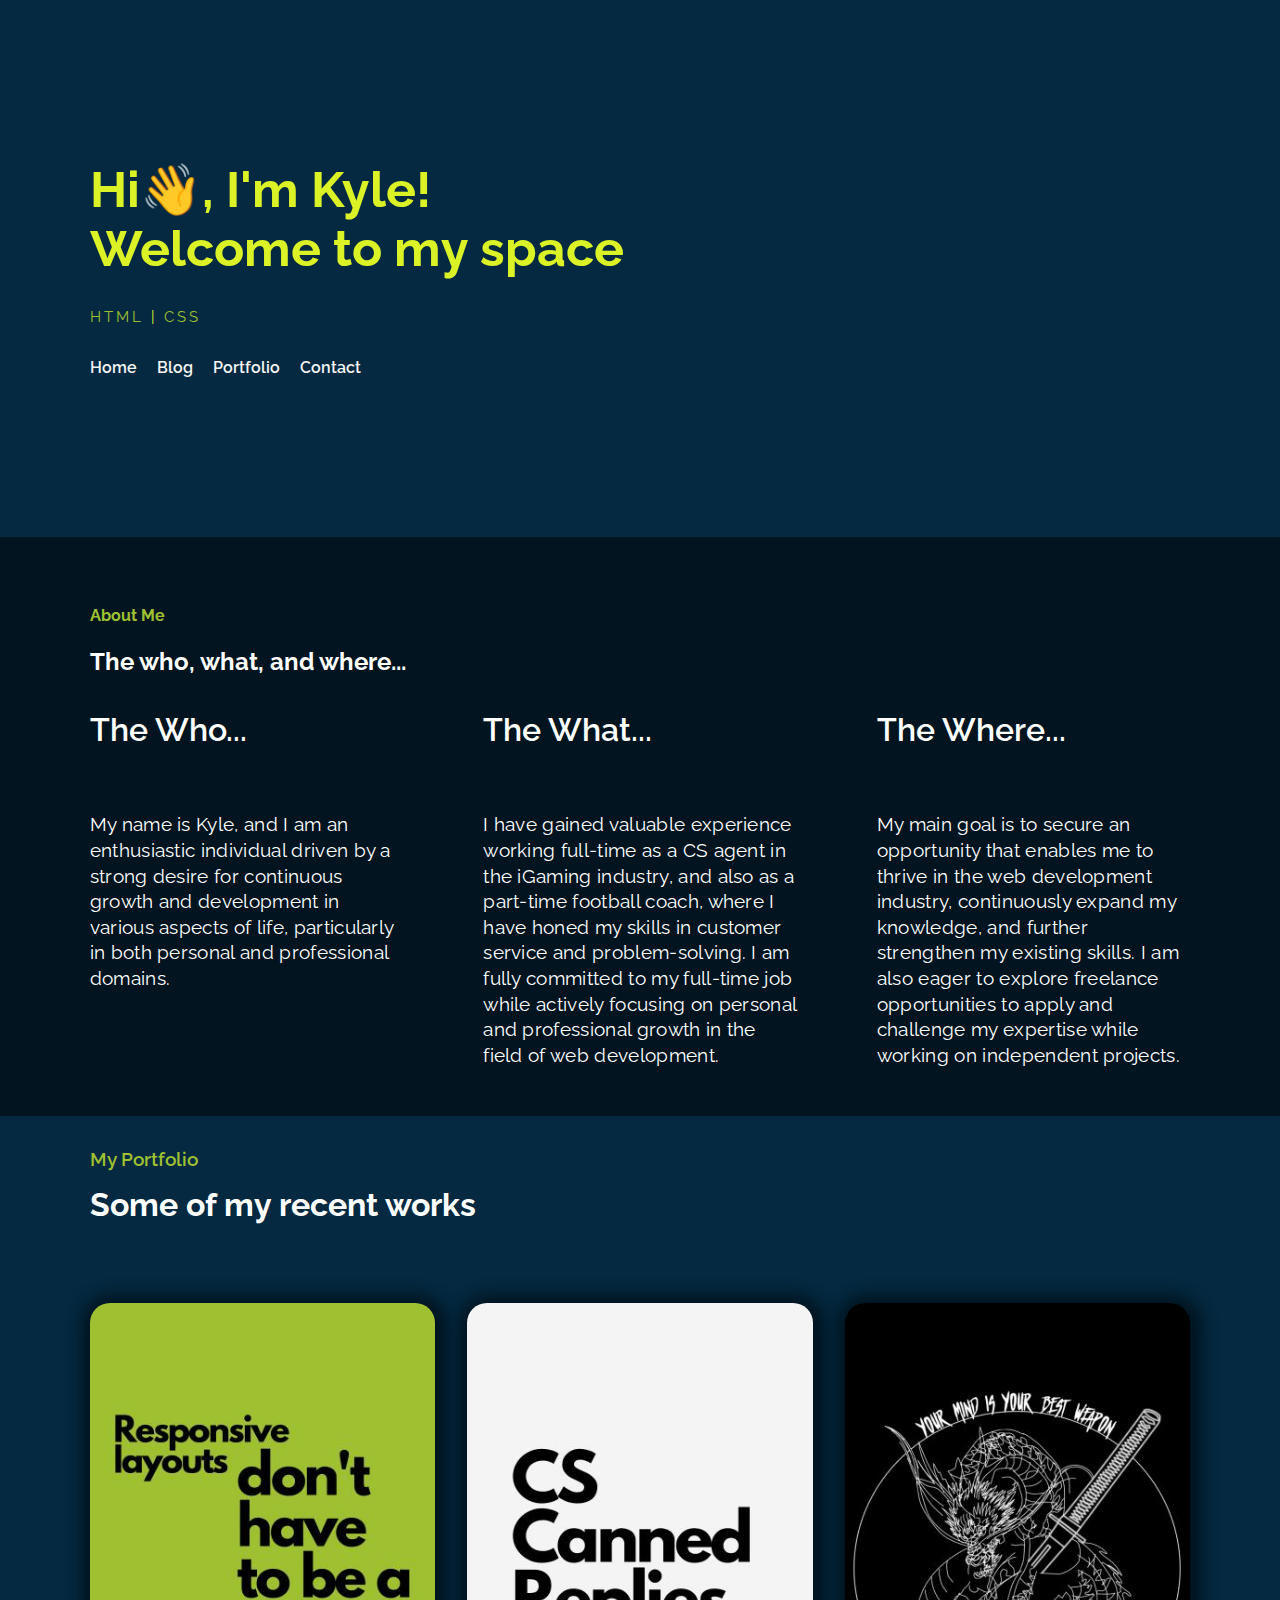
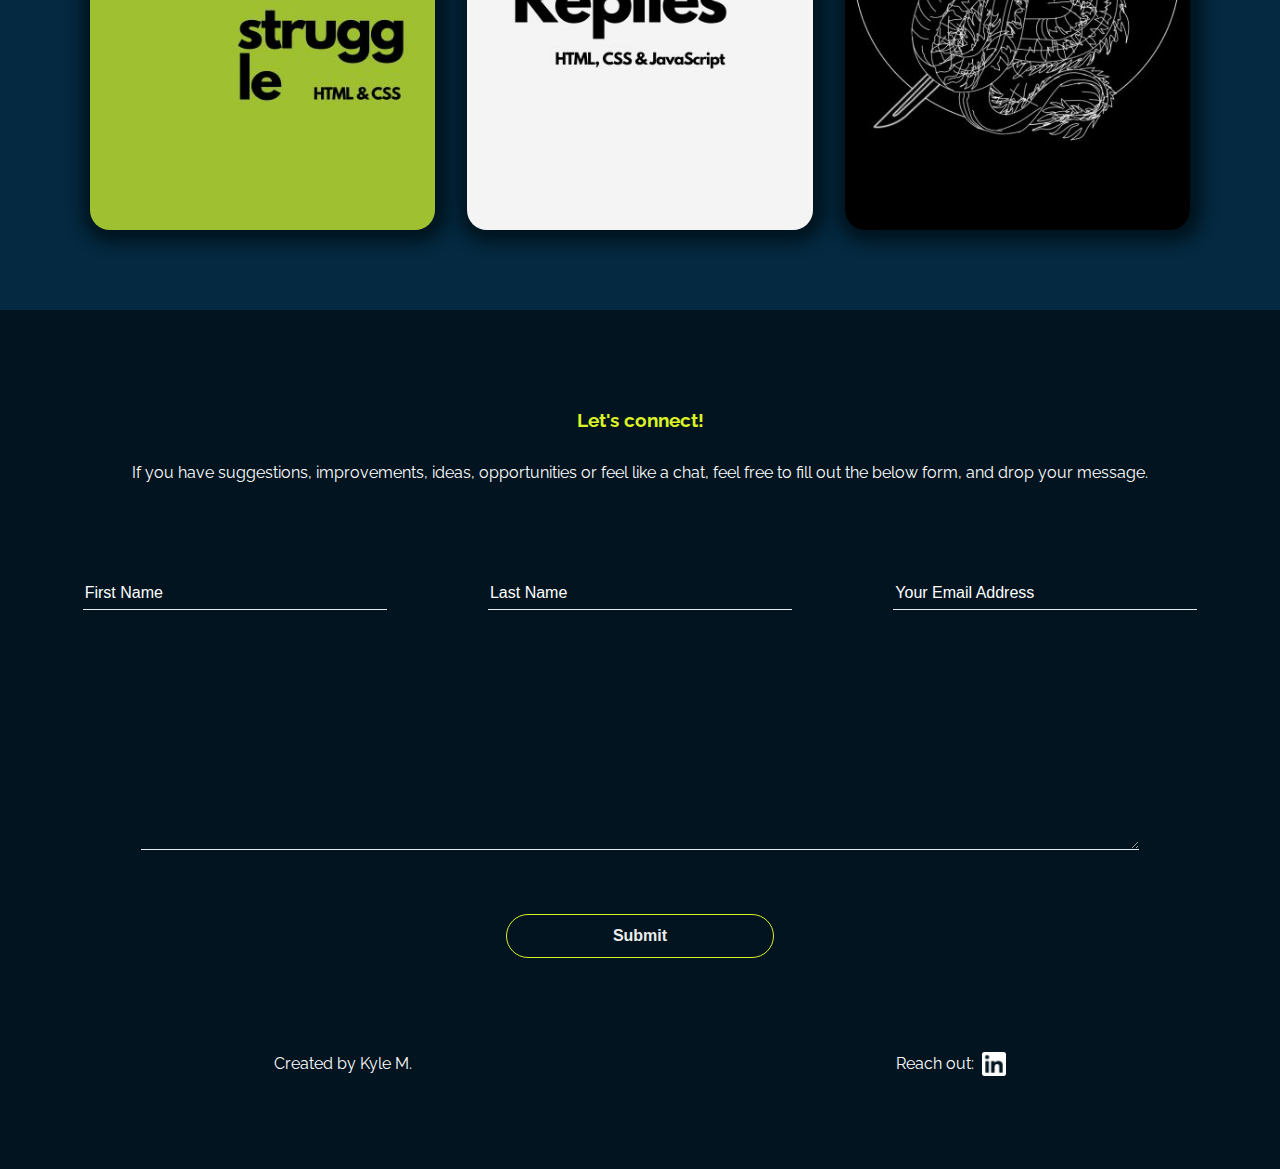
==== index.html @ 384797f7 "CS project fixed and finished" ====
<!doctype html>
<html lang="en">
<head>
<meta charset="utf-8">
<meta http-equiv="X-UA-Compatible" content="IE=edge">
<meta name="viewport" content="width=device-width, initial-scale=1, shrink-to-fit=no">
<title>My Portfolio</title>
<link rel="stylesheet" href="assets/css/main.css">
<link rel="favicon" href="assets/img/favicon.png">

</head>

<body>
    
	<!-- This is where I put my hero banner, header title, languages I know and a photo of myself. I have also added a nav bar which has a home, blog, portfolio and contact buttons. -->
    
	<header>
		<div class="herocontainer mainherocontainer">
			<div class="hero">
				<h2>Hi👋, I'm Kyle!<br>
                    Welcome to my space</h2>
				<p></p>
<p><span class="html">HTML</span> | <span class="css">CSS</span></p> <!--| <span class="javascript">JavaScript</span>-->
			</div>
            <div id="header-nav">
                <nav>
                    <ul>
                        <li><a href="index.html">Home</a></li>
                        <li><a href="assets/html/blog.html">Blog</a></li>
                        <li><a href="#portfolio">Portfolio</a></li>
                        <li><a href="#contact">Contact</a></li>
                    </ul>
                </nav>
            </div>
		</div>
	</header>
	
	<main>
        
        
        <!--   To put about me section below     -->
        
        <section class="aboutme">
            <div class="aboutme-container flex-row">
                <div class="col">
                    <h4>About Me</h4>
                    <h2>The who, what, and where...</h2>
                </div>
                <div class="col-2">
                    <div class="aboutmeflex">
                        <h3>The Who...</h3>
                        <p>My name is Kyle, and I am an enthusiastic individual driven by a strong desire for continuous growth and development in various aspects of life, particularly in both personal and professional domains.</p>
                    </div>
                    <div class="aboutmeflex">
                        <h3>The What...</h3>
                        <p>I have gained valuable experience working full-time as a CS agent in the iGaming industry, and also as a part-time football coach, where I have honed my skills in customer service and problem-solving. I am fully committed to my full-time job while actively focusing on personal and professional growth in the field of web development.</p>
                    </div>
                    <div class="aboutmeflex">
                        <h3>The Where...</h3>
                        <p>My main goal is to secure an opportunity that enables me to thrive in the web development industry, continuously expand my knowledge, and further strengthen my existing skills. I am also eager to explore freelance opportunities to apply and challenge my expertise while working on independent projects.</p>
                    </div>
                </div>
            </div>
        </section>
        
        <!--   Here I put the most recents works I have done, linking them to the actual project or potentially to a Notion page with some extra information about the project itself (Unless I decided to implement it as another page in my personal site)...     -->
        
	    <section id="portfolio">
            <div class="portfolio-container">
                <h4>My Portfolio</h4>
                <h1>Some of my recent works</h1>
                                        
                <div class="work-container flex-row">
                    <div class="work1"><a href="assets/html/crlproject.html"><img src="assets/img/crlthumbnail.jpg" alt="Project about responsive web design"></a></div>
                    <div class="work2"><a href="assets/html/CSrep.html"><img src="assets/img/csCannedBanner.jpg" alt="Project about Customer Service canned replies improvement"></a></div>
                    <div class="work3"><a href="#"><img src="assets/img/dragon-katana.jpg" alt="Line-art dragon with a katana and text saying 'Your mind is your best weapon'"></a></div>
                </div>
            </div>
        </section>
	
	</main>
	
    <!-- This is the footer section where I have created a form that anyone can fill in and write a message to get in touch with me directly through the site. I have also added          that the site was created by myself. --> 
	<footer>
        <section id="contact">
            <div class="contactwrap flex-row">
                <div class="col">
                    <h3 class="footer-text"><span>Let's connect!</span></h3>
                    <p class="footer-text">If you have suggestions, improvements, ideas, opportunities or feel like a chat, feel free to fill out the below form, and drop your message.</p>
                </div>
                <div id="footer-form" class="col-2">
                    <form name="subscribe-form">
                        <div class="footer-row">
                            <input type="text" name="name" aria-required="true" aria-invalid="false" placeholder="First Name" required>
                            <input type="text" name="lname" aria-required="true" aria-invalid="false" placeholder="Last Name" required>
                            <input type="email" name="email" aria-required="true" aria-invalid="false" placeholder="Your Email Address" required>
                        </div>
                        <div class="footer-row">
                            <textarea name="message" cols="70" rows="10" aria-invalid="false" aria-required="true" required></textarea>
                        </div>
                        <div class="footer-row">
                            <button type="submit">Submit</button>
                        </div>
                    </form>
                </div>
            </div>
        </section>
        <section class="signature">
            <div class="footer-container">
                <p class="creator">Created by Kyle M.</p>
                <p class="socials">Reach out: <a href="https://www.linkedin.com/in/kylemagri/" target="_blank"><img src="assets/img/linkedin.png" alt="LinkedIn Logo"></a></p>
            </div>
        </section>
	</footer>
</body>
</html>
---- assets/css/main.css ----
@import url('https://fonts.googleapis.com/css2?family=Raleway:wght@200;400;600&display=swap');

*, *::after, *::before {
	box-sizing: border-box;
}

html {
    max-width: 100%;
    font-size: 100%;
}

body {
    max-width: 100%;
	font-family: 'Raleway', sans-serif;
	margin: 0;
	padding: 0;
	cursor: crosshair;
}

img {
    max-width: 100%;
    display: block;
}

::-moz-selection {
    background: #9FC131;
}

::selection {
    background: #9FC131;
}


/* These are the CSS rules for the nav bar. 

    To Do;

    I would like to make the nav part of the hero area or else imprvove the menu styling and make it sticky */

header {
    background: #042940;

}

#header-nav {
    font-weight: 600;
}

.herocontainer nav ul {
	list-style: none;
	margin: 0;
	padding: 0;
}

.herocontainer nav ul li {
	display: inline-block;
	margin: 2em 0 0 0;
	padding-right: 1em;
}

.herocontainer nav ul li a {
	text-decoration: none;
	color: #F4F4F4;
	font-weight: 600px;
}

.herocontainer nav ul li:last-child {
	padding-right: 0;
}

#header-nav ul li a:hover {
	color: #DBF227;
}

/* This is the CSS area for the hero banner area */


.herocontainer {
    margin: 0 7%;
	padding: 10rem 0;
}

.hero {
	color: #DBF227;
}

.hero h2 {
	font-size: 50px;
	padding: 0;
	margin: 0;
    -webkit-animation: water-effect 3s infinite ease-in-out;
            animation: water-effect 3s infinite ease-in-out;
}

@-webkit-keyframes water-effect {
  0% {
    transform: translateY(0);
  }
  50% {
    transform: translateY(-15px);
  }
  100% {
    transform: translateY(0);
  }
}

@keyframes water-effect {
  0% {
    transform: translateY(0);
  }
  50% {
    transform: translateY(-15px);
  }
  100% {
    transform: translateY(0);
  }
}


.hero p {
	letter-spacing: 0.2em;
	font-size: 15px;
	padding-top: 1em;
	margin: 0;
}

.hero .html, .css, .javascript {
    color: #9FC131;
}

/* Here I have set a hover rule on the web languages */

.hero .html:hover {
	-webkit-text-decoration: underline #DBF227;
	        text-decoration: underline #DBF227;
}

.hero .css:hover {
	-webkit-text-decoration: underline #DBF227;
	        text-decoration: underline #DBF227;
}

/*
.hero .javascript:hover {
	-webkit-text-decoration: underline #DBF227;
	        text-decoration: underline #DBF227;
}
*/

/* About Me section */

.aboutme {
    background: #01141F;
}

.aboutme-container {
    margin: 0 7%;
}

.aboutme .flex-row {
    display: flex;
    flex-direction: column;
}

.aboutme .col h4 {
    padding: 3rem 2rem 0 0;
    color: #9FC131;
}

.aboutme .col h2 {
    color: white;
}
.aboutme .col-2 {
    display: flex;
    justify-content: space-between;
}

.aboutme .aboutmeflex {
    flex-basis: 100%;
    margin-right: 5rem;
}

.aboutme .col-2 h3 {
    padding: 1rem 0;
    display: block;
    font-size: 2rem;
    font-weight: 600;
    color: white;
    margin: 0;
}

.aboutme .col-2 .aboutmeflex p {
    text-align: left;
    margin: 3rem auto;
    color: white;
    width: 100%;
    line-height: 1.6rem;
    font-size: 1.2rem;
    letter-spacing: 0.02rem;
}

.aboutme .col-2  p:nth-child(1) {
    margin-left: 0;
    padding-right: 2rem;
}

.aboutme .col-2 .aboutmeflex:nth-child(3) {
     margin-right: 0;   
}


/* The below CSS is for the portfolio section where I have placed my most recent works to display */

#portfolio {
    background: #042940;
}

#portfolio .portfolio-container {
    margin: 0 7%;
}

#portfolio h1 {
    margin: 1rem 0 0 0;
    color: white;
    font-size: 2rem;
}

#portfolio h4 {
    margin: 0;
    color: #9FC131;
    font-weight: 600;
    font-size: 1.2rem;
    padding-top: 2rem;
}

#portfolio .flex-row {
    display: flex;
    justify-content: space-around;
}


#portfolio img {
    border-radius: 20px;

}

#portfolio .work-container {
    padding: 5rem 0;
}

#portfolio .work-container .work1 {
    align-self: center;
    box-shadow: 2px 2px 15px 10px #01141F;
    transition: all .4s ease-in-out;
    border-radius: 20px;
    margin-right: 2rem;
}

#portfolio .work-container .work1:hover {
    transform: scale(1.1);
    transform-origin: 50% 50%;
    
}

#portfolio .work-container .work2 {
    align-self: center;
    box-shadow: 2px 2px 15px 10px #01141F;
    transition: all .4s ease-in-out;
    border-radius: 20px;
}


#portfolio .work-container .work2:hover {
    transform: scale(1.1);
    transform-origin: 50% 50%;
}

#portfolio .work-container .work3 {
    align-self: center;
    box-shadow: 2px 2px 15px 10px #01141F;
    transition: all .4s ease-in-out;
    border-radius: 20px;
    margin-left: 2rem;
}

#portfolio .work-container .work3:hover {
    transform: scale(1.1);
    transform-origin: 50% 50%;
}


/* The below CSS is for the contact form and the signature, to keep consistency throughout the pages */

footer {
    background: #01141F;
    width: 100%;
    padding: 5rem 2rem;
    color: white;
}

.footer-text span {
    color: #DBF227;
}

.footer-text {
    color: #fff;
    text-align: center;
    margin-bottom: 2rem;
}

.footer-row {
    display: inline-flex;
    width: 100%;
    margin-top: 2rem;
    justify-content: center;
}

.footer-row input, .footer-row textarea {
    display: inline-flex;
    border-top: 0;
    border-right: 0;
    border-bottom: 1px solid #ECECEC;
    border-left: 0;
    background: none;
    color: #ECECEC;
    font-size: 1rem;
    width: 25%;
    margin: 2rem auto;
    height: 2rem;
}

.footer-row textarea {
    width: 82%;
    height: 9rem;
    justify-content: center;
}

::-webkit-input-placeholder {
    color: white;
}

::-moz-placeholder {
    color: white;
}

:-ms-input-placeholder {
    color: white;
}

::-ms-input-placeholder {
    color: white;
}

::placeholder {
    color: white;
}

#contact .col-2 {
    margin: 0 auto;    
}

#contact .footer-row button {
    border: 1px solid #DBF227;
    background: none;
    font-size: 1rem;
    color: #ECECEC;
    width: 22%;
    padding: 1% 0;
    border-radius: 50px;
    margin-bottom: 5rem;
    font-weight: 600;
}

#contact .footer-row button:hover {
    background: #DBF227;
    color: #042940;
}

footer .footer-container {
    display: flex;
    justify-content: space-around;
}

footer .socials {
    display: flex;
    align-items: center;
    margin: 0;
}

footer img {
    margin-left: 0.5rem;
    width: 1.5rem;
    border-radius: 2px;
}

footer img:hover {
    background-color: #9FC131;
}

/* @media query for devices of width 0 - 800px */

@media ( max-width: 800px ) {
    .aboutme .col-2 {
        flex-direction: column;
    }
    
    .aboutme .col-2 p {
        margin: 1rem 0;
        width: 100%;
    }
    
    .aboutme .col-2 .aboutmeflex:nth-child(3) {
        margin-bottom: 2rem;
    }
    
    .aboutme .aboutmeflex {
        width: 100%;
    }
    
    #portfolio .flex-row {
        flex-direction: column;
    }
    
    #portfolio .work-container .work2, #portfolio .work-container .work3 {
        margin-top: 2rem ;
    }
    
    #portfolio .work-container .work1, #portfolio .work-container .work3 {
        margin-left: 0;
        margin-right: 0;
    }
    
    .footer-row {
        flex-direction: column;
    }
    
    .footer-row input, .footer-row textarea {
        width: 90%;
    }
    
    #contact .footer-row button {
        align-self: center;
    }
    
    #portfolio .work-container {
        width: 80%;
        margin: 0 auto;
    }

}

@media ( max-width: 500px ) {
    #contact .footer-row button {
        font-size: 0.8rem;
    
    }
}
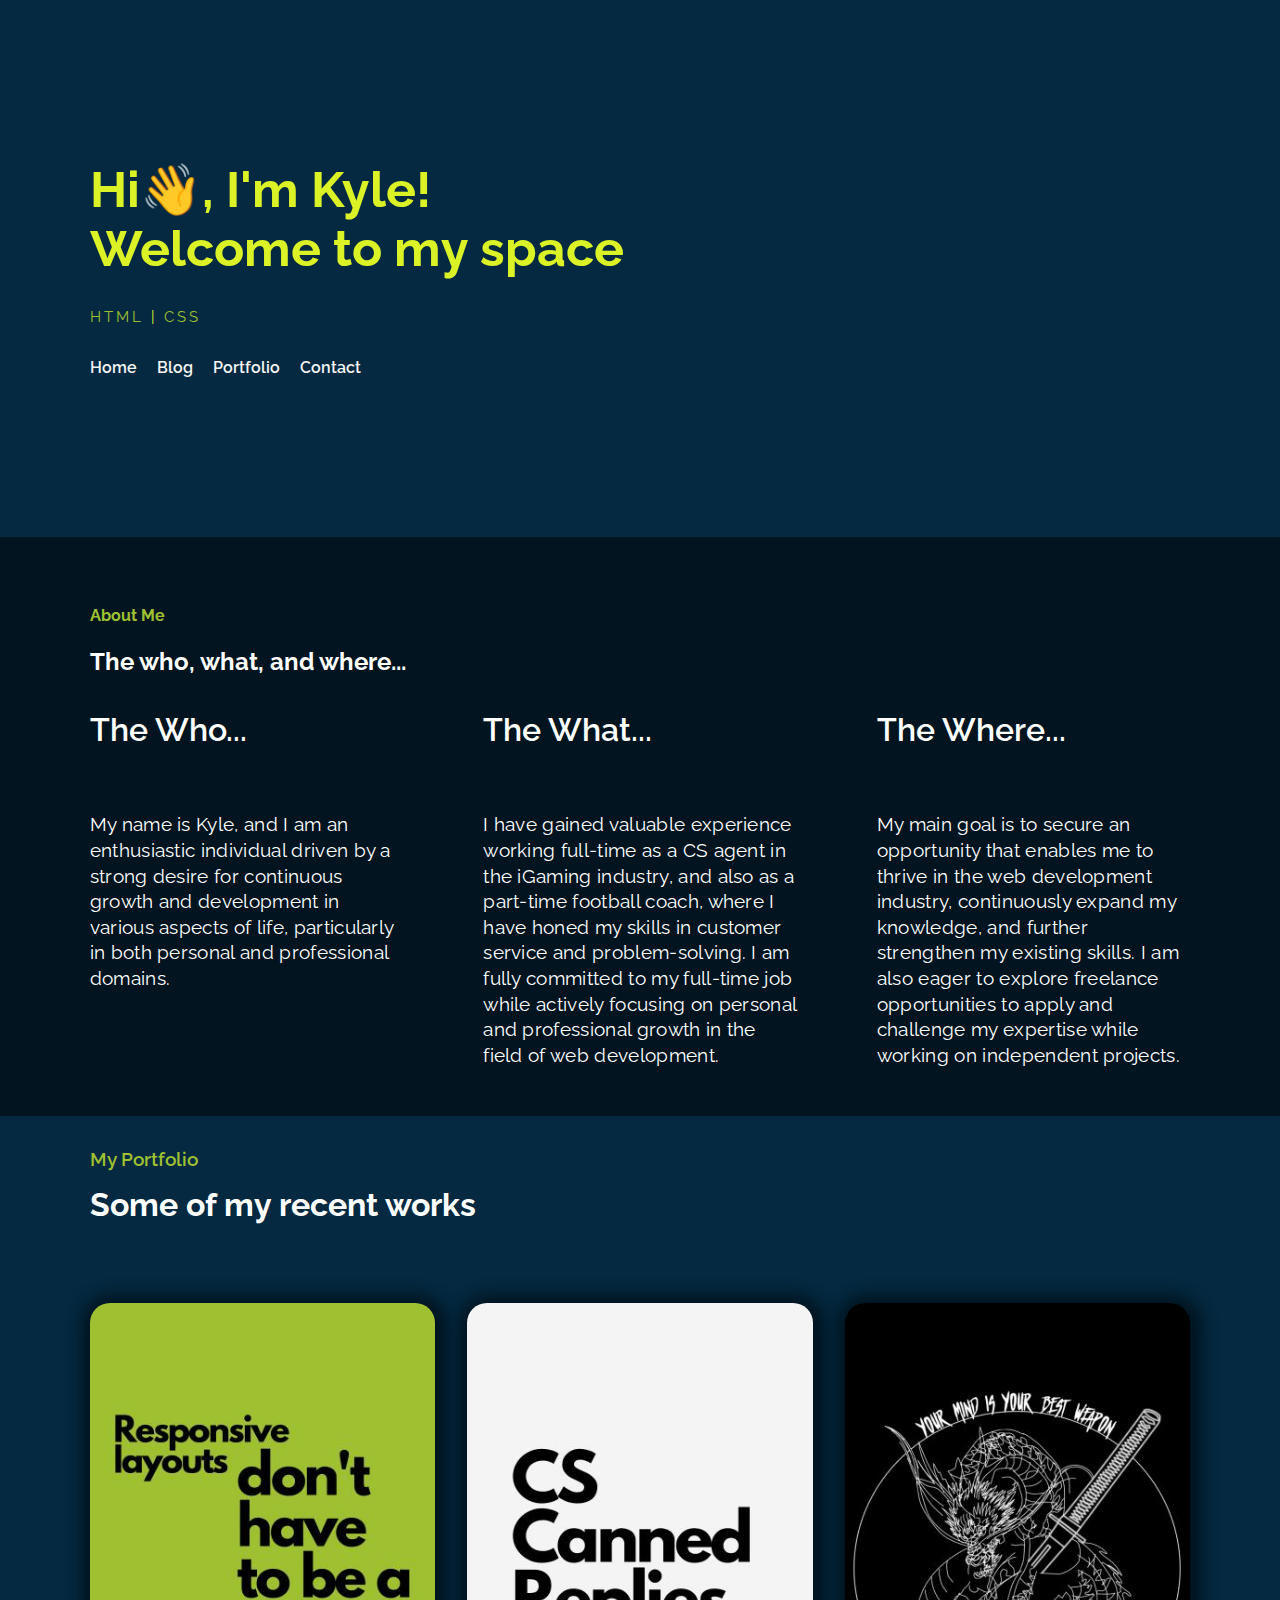
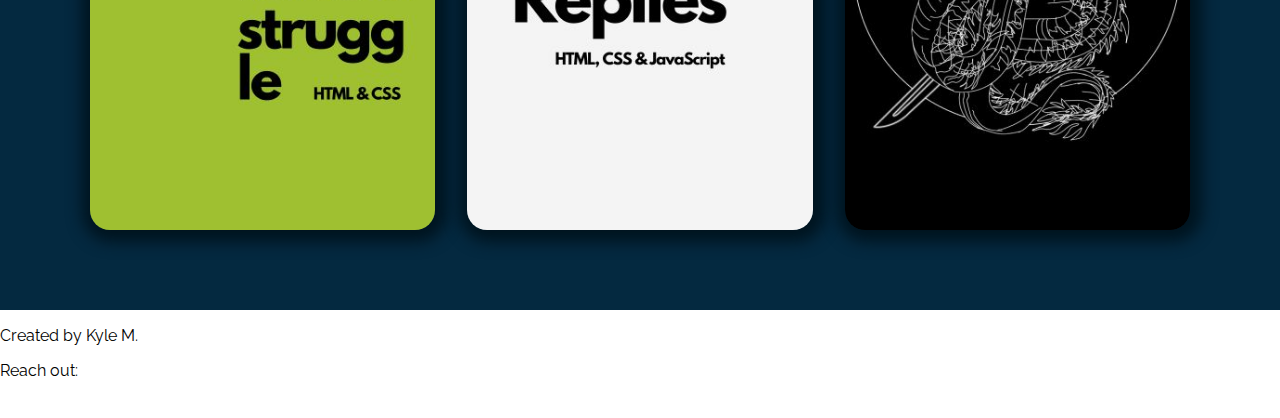
==== commit 4df1d907: "Removed the footer CSS and HTML" ====
--- a/index.html
+++ b/index.html
@@ -83,27 +83,7 @@
     <!-- This is the footer section where I have created a form that anyone can fill in and write a message to get in touch with me directly through the site. I have also added          that the site was created by myself. --> 
 	<footer>
         <section id="contact">
-            <div class="contactwrap flex-row">
-                <div class="col">
-                    <h3 class="footer-text"><span>Let's connect!</span></h3>
-                    <p class="footer-text">If you have suggestions, improvements, ideas, opportunities or feel like a chat, feel free to fill out the below form, and drop your message.</p>
-                </div>
-                <div id="footer-form" class="col-2">
-                    <form name="subscribe-form">
-                        <div class="footer-row">
-                            <input type="text" name="name" aria-required="true" aria-invalid="false" placeholder="First Name" required>
-                            <input type="text" name="lname" aria-required="true" aria-invalid="false" placeholder="Last Name" required>
-                            <input type="email" name="email" aria-required="true" aria-invalid="false" placeholder="Your Email Address" required>
-                        </div>
-                        <div class="footer-row">
-                            <textarea name="message" cols="70" rows="10" aria-invalid="false" aria-required="true" required></textarea>
-                        </div>
-                        <div class="footer-row">
-                            <button type="submit">Submit</button>
-                        </div>
-                    </form>
-                </div>
-            </div>
+            
         </section>
         <section class="signature">
             <div class="footer-container">
--- a/assets/css/main.css
+++ b/assets/css/main.css
@@ -1,172 +1,136 @@
 @import url('https://fonts.googleapis.com/css2?family=Raleway:wght@200;400;600&display=swap');
-
 *, *::after, *::before {
-	box-sizing: border-box;
-}
-
+    box-sizing: border-box;
+}
 html {
     max-width: 100%;
     font-size: 100%;
 }
-
 body {
     max-width: 100%;
-	font-family: 'Raleway', sans-serif;
-	margin: 0;
-	padding: 0;
-	cursor: crosshair;
-}
-
+    font-family: 'Raleway', sans-serif;
+    margin: 0;
+    padding: 0;
+    cursor: crosshair;
+}
 img {
     max-width: 100%;
     display: block;
 }
-
 ::-moz-selection {
     background: #9FC131;
 }
-
 ::selection {
     background: #9FC131;
 }
-
-
 /* These are the CSS rules for the nav bar. 
 
     To Do;
 
     I would like to make the nav part of the hero area or else imprvove the menu styling and make it sticky */
-
 header {
     background: #042940;
-
-}
-
+}
 #header-nav {
     font-weight: 600;
 }
-
 .herocontainer nav ul {
-	list-style: none;
-	margin: 0;
-	padding: 0;
-}
-
+    list-style: none;
+    margin: 0;
+    padding: 0;
+}
 .herocontainer nav ul li {
-	display: inline-block;
-	margin: 2em 0 0 0;
-	padding-right: 1em;
-}
-
+    display: inline-block;
+    margin: 2em 0 0 0;
+    padding-right: 1em;
+}
 .herocontainer nav ul li a {
-	text-decoration: none;
-	color: #F4F4F4;
-	font-weight: 600px;
-}
-
+    text-decoration: none;
+    color: #F4F4F4;
+    font-weight: 600px;
+}
 .herocontainer nav ul li:last-child {
-	padding-right: 0;
-}
-
+    padding-right: 0;
+}
 #header-nav ul li a:hover {
-	color: #DBF227;
-}
-
+    color: #DBF227;
+}
 /* This is the CSS area for the hero banner area */
-
-
 .herocontainer {
     margin: 0 7%;
-	padding: 10rem 0;
-}
-
+    padding: 10rem 0;
+}
 .hero {
-	color: #DBF227;
-}
-
+    color: #DBF227;
+}
 .hero h2 {
-	font-size: 50px;
-	padding: 0;
-	margin: 0;
+    font-size: 50px;
+    padding: 0;
+    margin: 0;
     -webkit-animation: water-effect 3s infinite ease-in-out;
-            animation: water-effect 3s infinite ease-in-out;
-}
-
+    animation: water-effect 3s infinite ease-in-out;
+}
 @-webkit-keyframes water-effect {
-  0% {
-    transform: translateY(0);
-  }
-  50% {
-    transform: translateY(-15px);
-  }
-  100% {
-    transform: translateY(0);
-  }
-}
-
+    0% {
+        transform: translateY(0);
+    }
+    50% {
+        transform: translateY(-15px);
+    }
+    100% {
+        transform: translateY(0);
+    }
+}
 @keyframes water-effect {
-  0% {
-    transform: translateY(0);
-  }
-  50% {
-    transform: translateY(-15px);
-  }
-  100% {
-    transform: translateY(0);
-  }
-}
-
-
+    0% {
+        transform: translateY(0);
+    }
+    50% {
+        transform: translateY(-15px);
+    }
+    100% {
+        transform: translateY(0);
+    }
+}
 .hero p {
-	letter-spacing: 0.2em;
-	font-size: 15px;
-	padding-top: 1em;
-	margin: 0;
-}
-
+    letter-spacing: 0.2em;
+    font-size: 15px;
+    padding-top: 1em;
+    margin: 0;
+}
 .hero .html, .css, .javascript {
     color: #9FC131;
 }
-
 /* Here I have set a hover rule on the web languages */
-
 .hero .html:hover {
-	-webkit-text-decoration: underline #DBF227;
-	        text-decoration: underline #DBF227;
-}
-
+    -webkit-text-decoration: underline #DBF227;
+    text-decoration: underline #DBF227;
+}
 .hero .css:hover {
-	-webkit-text-decoration: underline #DBF227;
-	        text-decoration: underline #DBF227;
-}
-
+    -webkit-text-decoration: underline #DBF227;
+    text-decoration: underline #DBF227;
+}
 /*
 .hero .javascript:hover {
 	-webkit-text-decoration: underline #DBF227;
 	        text-decoration: underline #DBF227;
 }
 */
-
 /* About Me section */
-
 .aboutme {
     background: #01141F;
 }
-
 .aboutme-container {
     margin: 0 7%;
 }
-
 .aboutme .flex-row {
     display: flex;
     flex-direction: column;
 }
-
 .aboutme .col h4 {
     padding: 3rem 2rem 0 0;
     color: #9FC131;
 }
-
 .aboutme .col h2 {
     color: white;
 }
@@ -174,12 +138,10 @@
     display: flex;
     justify-content: space-between;
 }
-
 .aboutme .aboutmeflex {
     flex-basis: 100%;
     margin-right: 5rem;
 }
-
 .aboutme .col-2 h3 {
     padding: 1rem 0;
     display: block;
@@ -188,7 +150,6 @@
     color: white;
     margin: 0;
 }
-
 .aboutme .col-2 .aboutmeflex p {
     text-align: left;
     margin: 3rem auto;
@@ -198,33 +159,25 @@
     font-size: 1.2rem;
     letter-spacing: 0.02rem;
 }
-
-.aboutme .col-2  p:nth-child(1) {
+.aboutme .col-2 p:nth-child(1) {
     margin-left: 0;
     padding-right: 2rem;
 }
-
 .aboutme .col-2 .aboutmeflex:nth-child(3) {
-     margin-right: 0;   
-}
-
-
+    margin-right: 0;
+}
 /* The below CSS is for the portfolio section where I have placed my most recent works to display */
-
 #portfolio {
     background: #042940;
 }
-
 #portfolio .portfolio-container {
     margin: 0 7%;
 }
-
 #portfolio h1 {
     margin: 1rem 0 0 0;
     color: white;
     font-size: 2rem;
 }
-
 #portfolio h4 {
     margin: 0;
     color: #9FC131;
@@ -232,22 +185,16 @@
     font-size: 1.2rem;
     padding-top: 2rem;
 }
-
 #portfolio .flex-row {
     display: flex;
     justify-content: space-around;
 }
-
-
 #portfolio img {
     border-radius: 20px;
-
-}
-
+}
 #portfolio .work-container {
     padding: 5rem 0;
 }
-
 #portfolio .work-container .work1 {
     align-self: center;
     box-shadow: 2px 2px 15px 10px #01141F;
@@ -255,26 +202,20 @@
     border-radius: 20px;
     margin-right: 2rem;
 }
-
 #portfolio .work-container .work1:hover {
     transform: scale(1.1);
     transform-origin: 50% 50%;
-    
-}
-
+}
 #portfolio .work-container .work2 {
     align-self: center;
     box-shadow: 2px 2px 15px 10px #01141F;
     transition: all .4s ease-in-out;
     border-radius: 20px;
 }
-
-
 #portfolio .work-container .work2:hover {
     transform: scale(1.1);
     transform-origin: 50% 50%;
 }
-
 #portfolio .work-container .work3 {
     align-self: center;
     box-shadow: 2px 2px 15px 10px #01141F;
@@ -282,176 +223,42 @@
     border-radius: 20px;
     margin-left: 2rem;
 }
-
 #portfolio .work-container .work3:hover {
     transform: scale(1.1);
     transform-origin: 50% 50%;
 }
 
-
-/* The below CSS is for the contact form and the signature, to keep consistency throughout the pages */
-
-footer {
-    background: #01141F;
-    width: 100%;
-    padding: 5rem 2rem;
-    color: white;
-}
-
-.footer-text span {
-    color: #DBF227;
-}
-
-.footer-text {
-    color: #fff;
-    text-align: center;
-    margin-bottom: 2rem;
-}
-
-.footer-row {
-    display: inline-flex;
-    width: 100%;
-    margin-top: 2rem;
-    justify-content: center;
-}
-
-.footer-row input, .footer-row textarea {
-    display: inline-flex;
-    border-top: 0;
-    border-right: 0;
-    border-bottom: 1px solid #ECECEC;
-    border-left: 0;
-    background: none;
-    color: #ECECEC;
-    font-size: 1rem;
-    width: 25%;
-    margin: 2rem auto;
-    height: 2rem;
-}
-
-.footer-row textarea {
-    width: 82%;
-    height: 9rem;
-    justify-content: center;
-}
-
-::-webkit-input-placeholder {
-    color: white;
-}
-
-::-moz-placeholder {
-    color: white;
-}
-
-:-ms-input-placeholder {
-    color: white;
-}
-
-::-ms-input-placeholder {
-    color: white;
-}
-
-::placeholder {
-    color: white;
-}
-
-#contact .col-2 {
-    margin: 0 auto;    
-}
-
-#contact .footer-row button {
-    border: 1px solid #DBF227;
-    background: none;
-    font-size: 1rem;
-    color: #ECECEC;
-    width: 22%;
-    padding: 1% 0;
-    border-radius: 50px;
-    margin-bottom: 5rem;
-    font-weight: 600;
-}
-
-#contact .footer-row button:hover {
-    background: #DBF227;
-    color: #042940;
-}
-
-footer .footer-container {
-    display: flex;
-    justify-content: space-around;
-}
-
-footer .socials {
-    display: flex;
-    align-items: center;
-    margin: 0;
-}
-
-footer img {
-    margin-left: 0.5rem;
-    width: 1.5rem;
-    border-radius: 2px;
-}
-
-footer img:hover {
-    background-color: #9FC131;
-}
-
 /* @media query for devices of width 0 - 800px */
-
-@media ( max-width: 800px ) {
+@media (max-width: 800px) {
     .aboutme .col-2 {
         flex-direction: column;
     }
-    
     .aboutme .col-2 p {
         margin: 1rem 0;
         width: 100%;
     }
-    
     .aboutme .col-2 .aboutmeflex:nth-child(3) {
         margin-bottom: 2rem;
     }
-    
     .aboutme .aboutmeflex {
         width: 100%;
     }
-    
     #portfolio .flex-row {
         flex-direction: column;
     }
-    
     #portfolio .work-container .work2, #portfolio .work-container .work3 {
-        margin-top: 2rem ;
-    }
-    
+        margin-top: 2rem;
+    }
     #portfolio .work-container .work1, #portfolio .work-container .work3 {
         margin-left: 0;
         margin-right: 0;
     }
-    
-    .footer-row {
-        flex-direction: column;
-    }
-    
-    .footer-row input, .footer-row textarea {
-        width: 90%;
-    }
-    
+   
     #contact .footer-row button {
         align-self: center;
     }
-    
     #portfolio .work-container {
         width: 80%;
         margin: 0 auto;
     }
-
-}
-
-@media ( max-width: 500px ) {
-    #contact .footer-row button {
-        font-size: 0.8rem;
-    
-    }
 }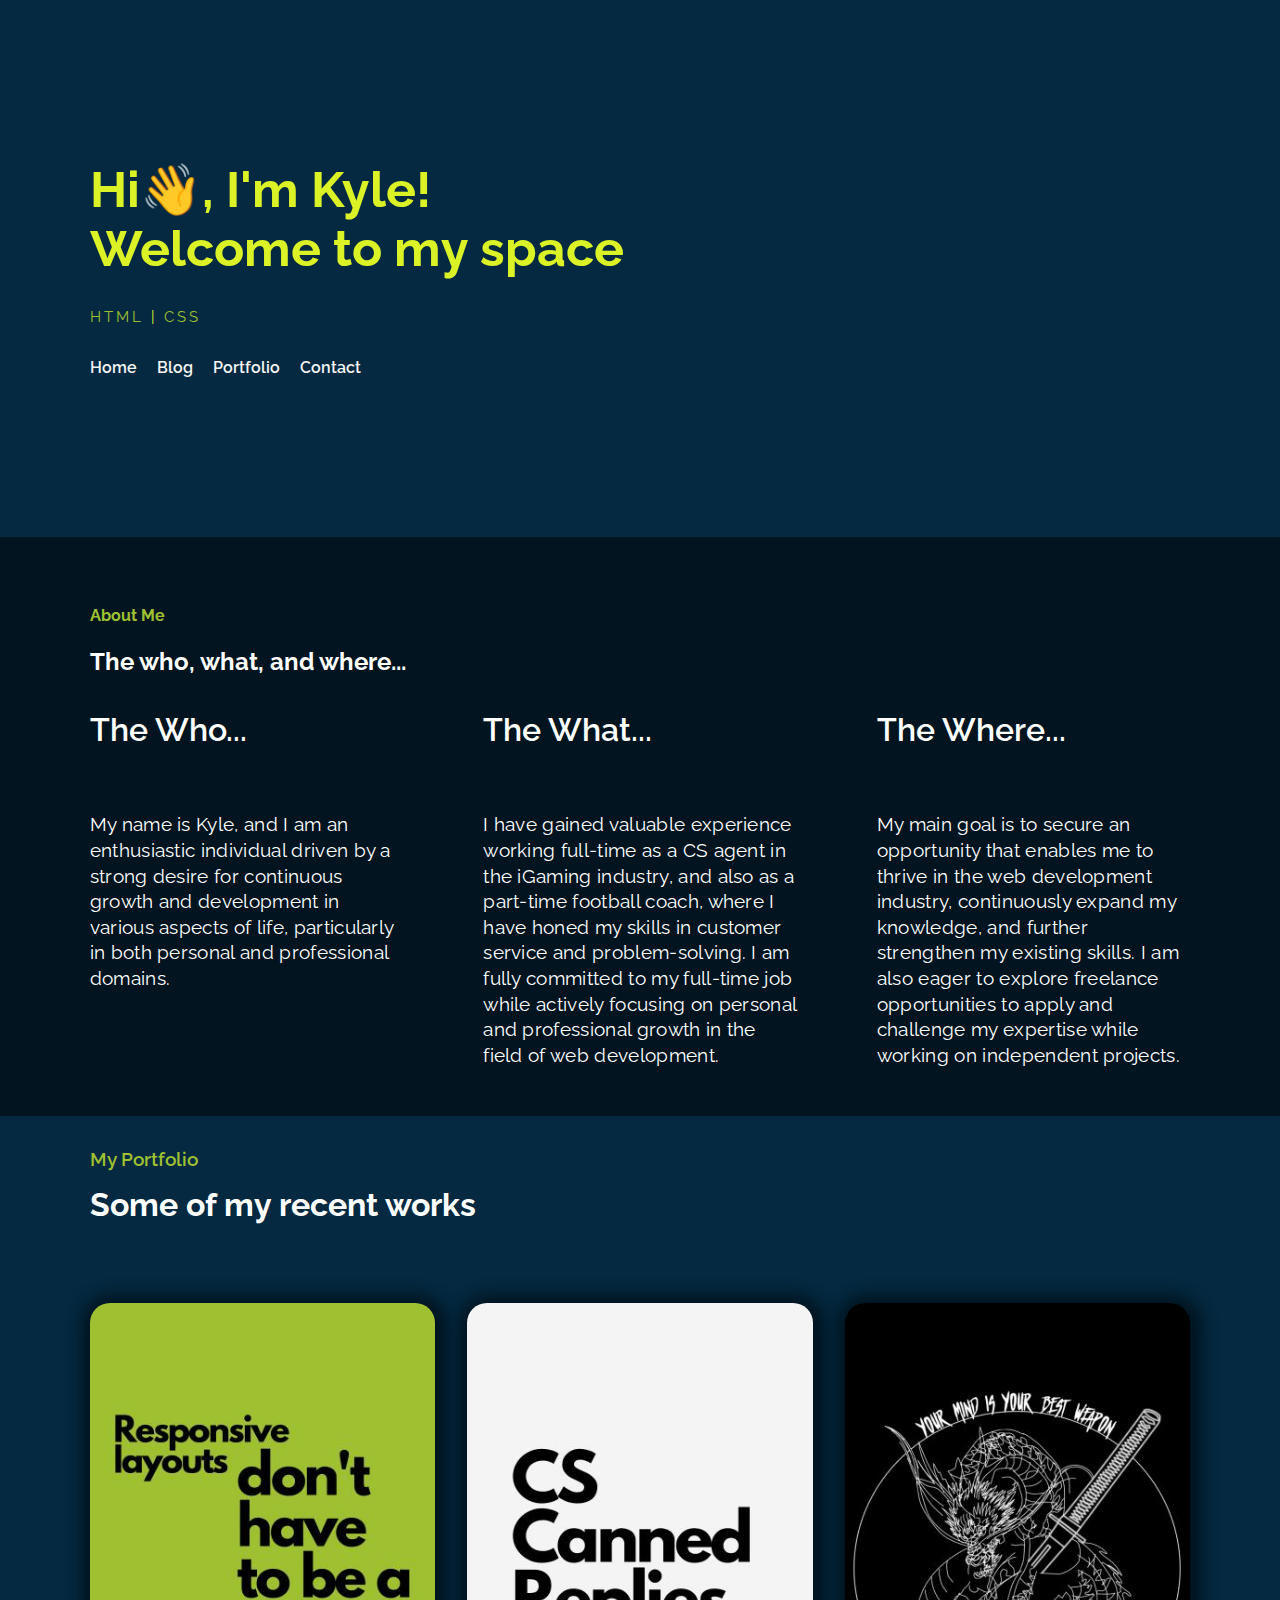
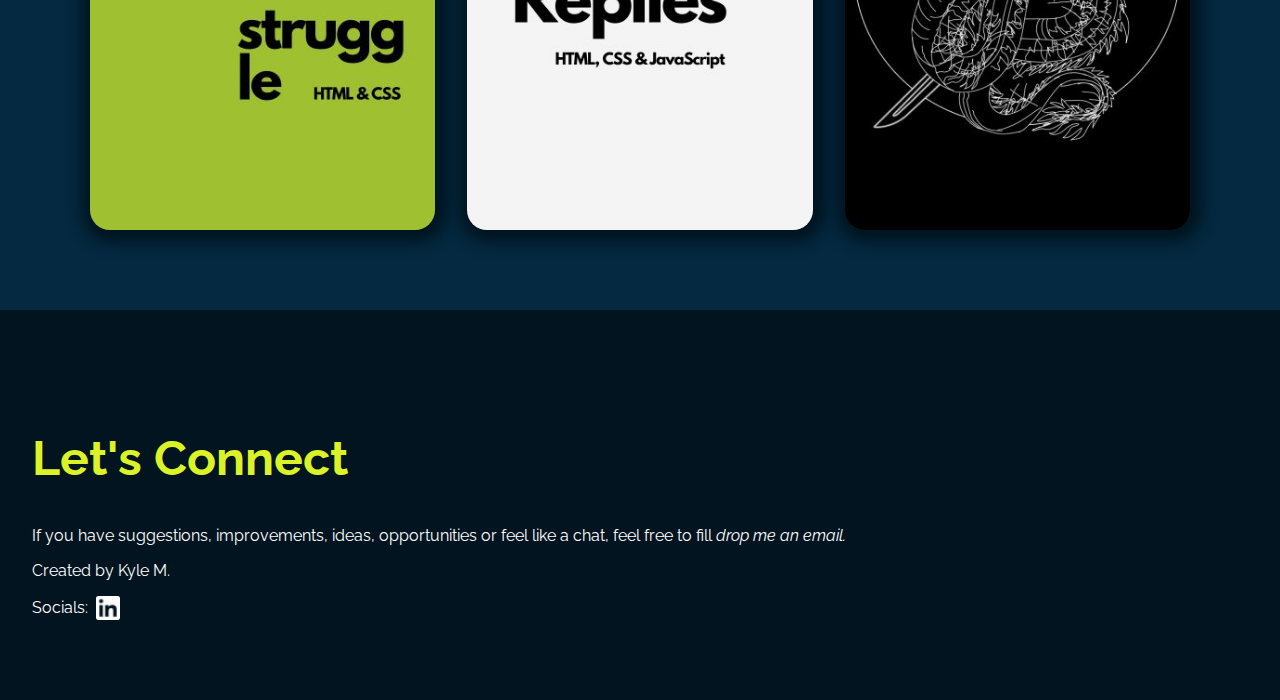
==== commit c67c5263: "Changing the footer" ====
--- a/index.html
+++ b/index.html
@@ -6,6 +6,7 @@
 <meta name="viewport" content="width=device-width, initial-scale=1, shrink-to-fit=no">
 <title>My Portfolio</title>
 <link rel="stylesheet" href="assets/css/main.css">
+<link rel="stylesheet" href="assets/css/footer.css">
 <link rel="favicon" href="assets/img/favicon.png">
 
 </head>
@@ -17,8 +18,8 @@
 	<header>
 		<div class="herocontainer mainherocontainer">
 			<div class="hero">
-				<h2>Hi👋, I'm Kyle!<br>
-                    Welcome to my space</h2>
+				<h1>Hi👋, I'm Kyle!<br>
+                    Welcome to my space</h1>
 				<p></p>
 <p><span class="html">HTML</span> | <span class="css">CSS</span></p> <!--| <span class="javascript">JavaScript</span>-->
 			</div>
@@ -82,15 +83,18 @@
 	
     <!-- This is the footer section where I have created a form that anyone can fill in and write a message to get in touch with me directly through the site. I have also added          that the site was created by myself. --> 
 	<footer>
-        <section id="contact">
-            
-        </section>
-        <section class="signature">
-            <div class="footer-container">
-                <p class="creator">Created by Kyle M.</p>
-                <p class="socials">Reach out: <a href="https://www.linkedin.com/in/kylemagri/" target="_blank"><img src="assets/img/linkedin.png" alt="LinkedIn Logo"></a></p>
+        <div class="footer-container"></div>
+            <div id="contact">
+                <h2>Let's Connect</h2>
+                <p>If you have suggestions, improvements, ideas, opportunities or feel like a chat, feel free to fill <em>drop me an email.</em></p>
             </div>
-        </section>
+            <div id="signature">
+                <div class="footer--flex">
+                    <p class="creator">Created by Kyle M.</p>
+                    <p class="socials">Socials: <a href="https://www.linkedin.com/in/kylemagri/" target="_blank"><img src="assets/img/linkedin.png" alt="LinkedIn Logo"></a></p>
+                </div>
+            </div>
+        </div>
 	</footer>
 </body>
 </html>--- a/assets/css/main.css
+++ b/assets/css/main.css
@@ -63,7 +63,7 @@
 .hero {
     color: #DBF227;
 }
-.hero h2 {
+.hero h1 {
     font-size: 50px;
     padding: 0;
     margin: 0;
--- a/assets/css/footer.css
+++ b/assets/css/footer.css
@@ -0,0 +1,35 @@
+/* CSS Document */
+/* The below CSS is for the contact form and the signature, to keep consistency throughout the pages */
+
+footer {
+    background: #01141F;
+    width: 100%;
+    padding: 5rem 2rem;
+    color: white;
+}
+
+.footer--container {
+    margin: 0 7%;
+}
+
+footer h2 {
+    color: #DBF227;
+    font-size: 3rem;
+}
+
+footer .socials {
+    display: flex;
+    align-items: center;
+    margin: 0;
+}
+
+footer img {
+    margin-left: 0.5rem;
+    width: 1.5rem;
+    border-radius: 2px;
+}
+
+footer img:hover {
+    background-color: #9FC131;
+}
+
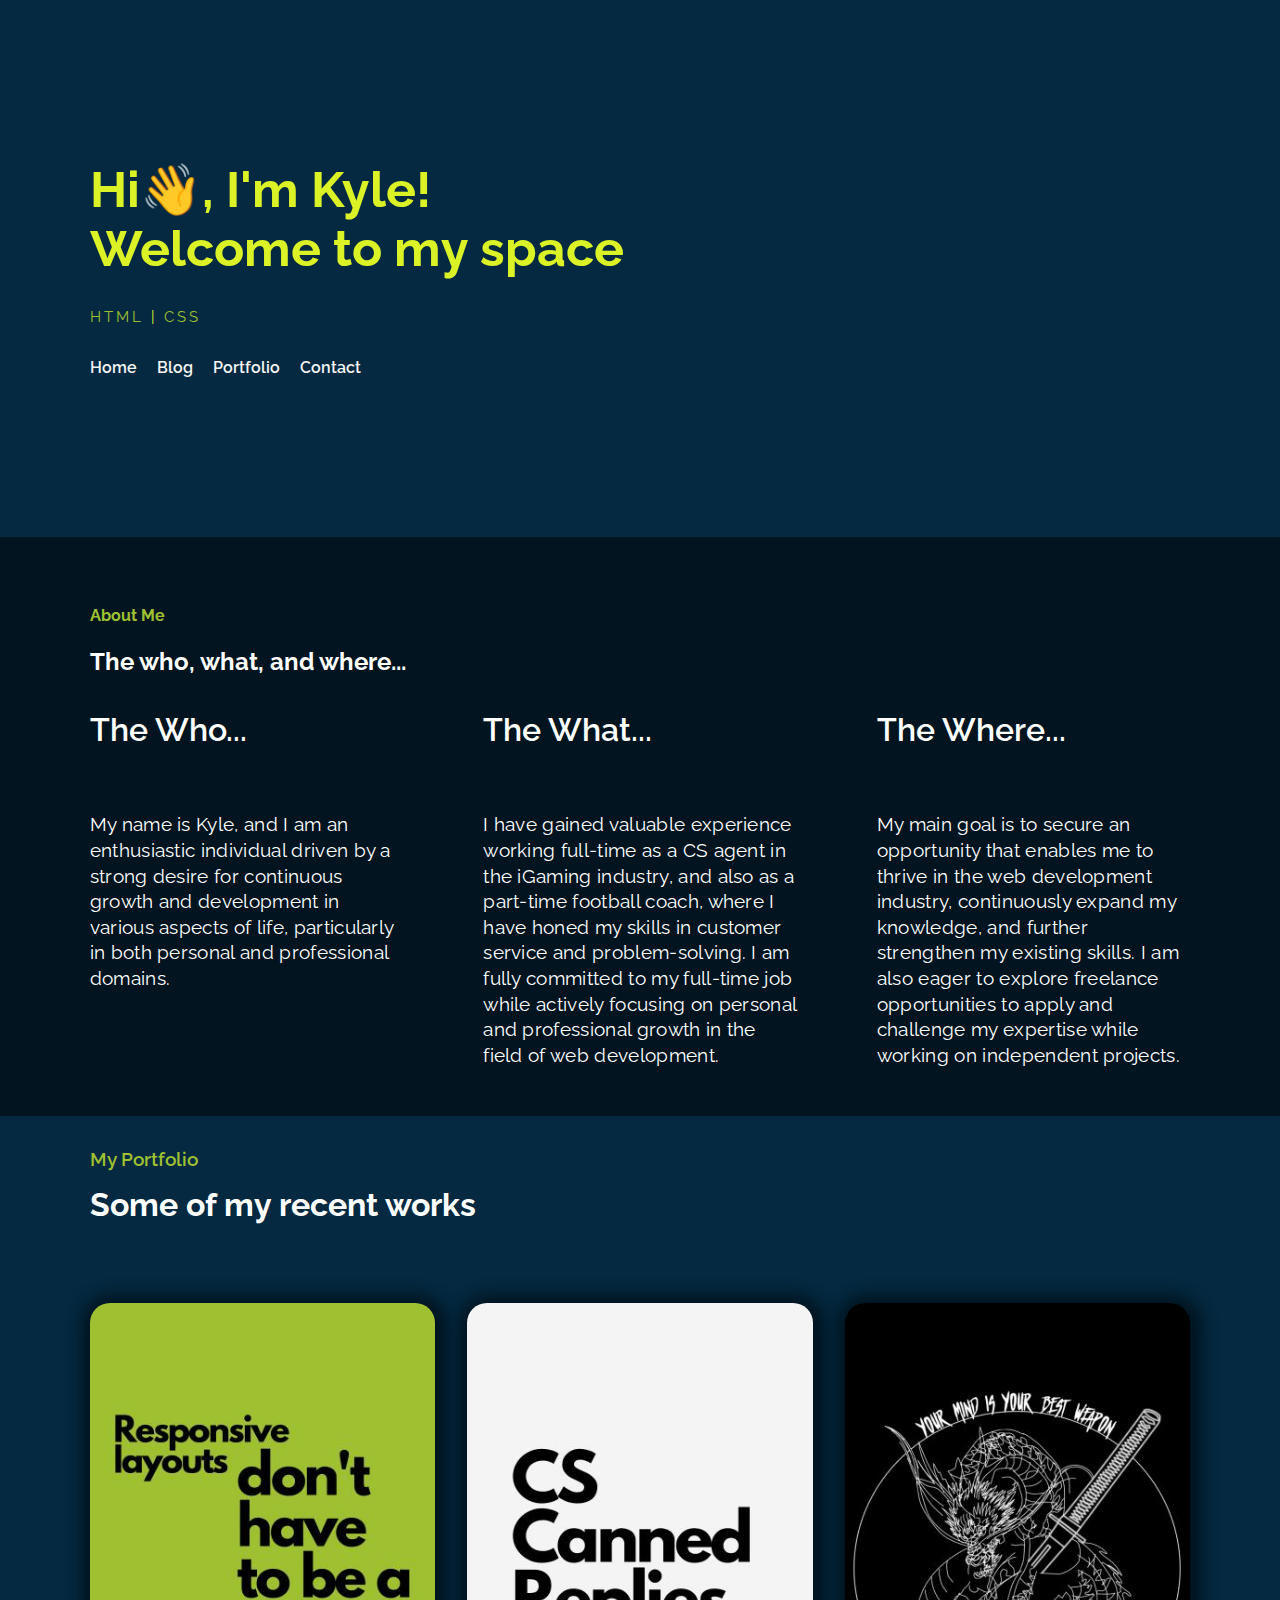
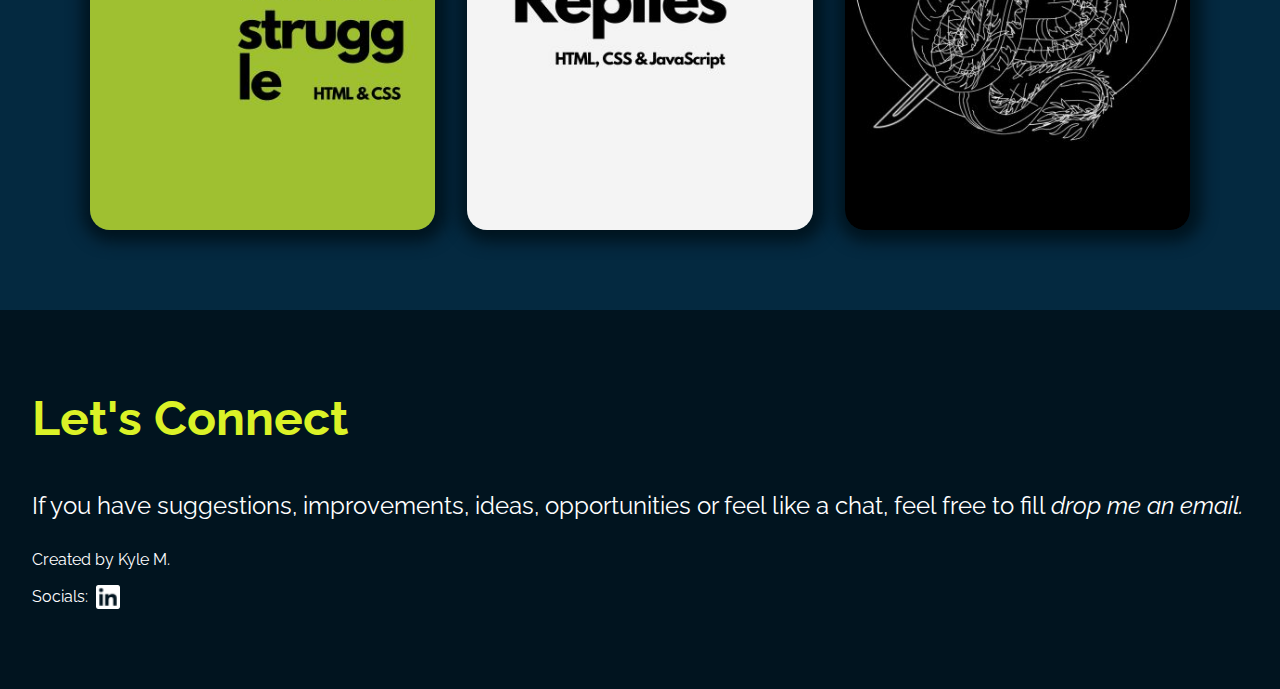
==== commit 630d28a6: "Added underline animation" ====
--- a/index.html
+++ b/index.html
@@ -83,10 +83,10 @@
 	
     <!-- This is the footer section where I have created a form that anyone can fill in and write a message to get in touch with me directly through the site. I have also added          that the site was created by myself. --> 
 	<footer>
-        <div class="footer-container"></div>
+        <div class="footer--container">
             <div id="contact">
                 <h2>Let's Connect</h2>
-                <p>If you have suggestions, improvements, ideas, opportunities or feel like a chat, feel free to fill <em>drop me an email.</em></p>
+                <p>If you have suggestions, improvements, ideas, opportunities or feel like a chat, feel free to fill <em><a href="mailto:kylemagri98@gmail.com" class="email-link">drop me an email.</a></em></p>
             </div>
             <div id="signature">
                 <div class="footer--flex">
--- a/assets/css/footer.css
+++ b/assets/css/footer.css
@@ -3,18 +3,57 @@
 
 footer {
     background: #01141F;
-    width: 100%;
     padding: 5rem 2rem;
     color: white;
 }
 
-.footer--container {
-    margin: 0 7%;
+#contact p {
+  font-size: 1.5rem;
+  line-height: 2.5rem;
+}
+
+#contact a {
+  color: white;
+  text-decoration: none;
+}
+
+.email-link {
+  position: relative;
+  display: inline-block;
+  color: inherit;
+  transition: transform 0.3s ease-out;
+}
+
+.email-link::after {
+  content: '';
+  position: absolute;
+  left: 0;
+  bottom: -2px;
+  width: 100%;
+  height: 2px;
+  background-color: #9FC131;
+  transform: scaleX(0);
+  transform-origin: left;
+  transition: transform 0.3s ease-out;
+}
+
+.email-link:hover {
+  transform: translateY(-2px);
+}
+
+.email-link:hover::after {
+  transform: scaleX(1);
+}
+
+
+#contact a:hover {
+  
 }
 
 footer h2 {
     color: #DBF227;
     font-size: 3rem;
+    margin-top: 0;
 }
 
 footer .socials {
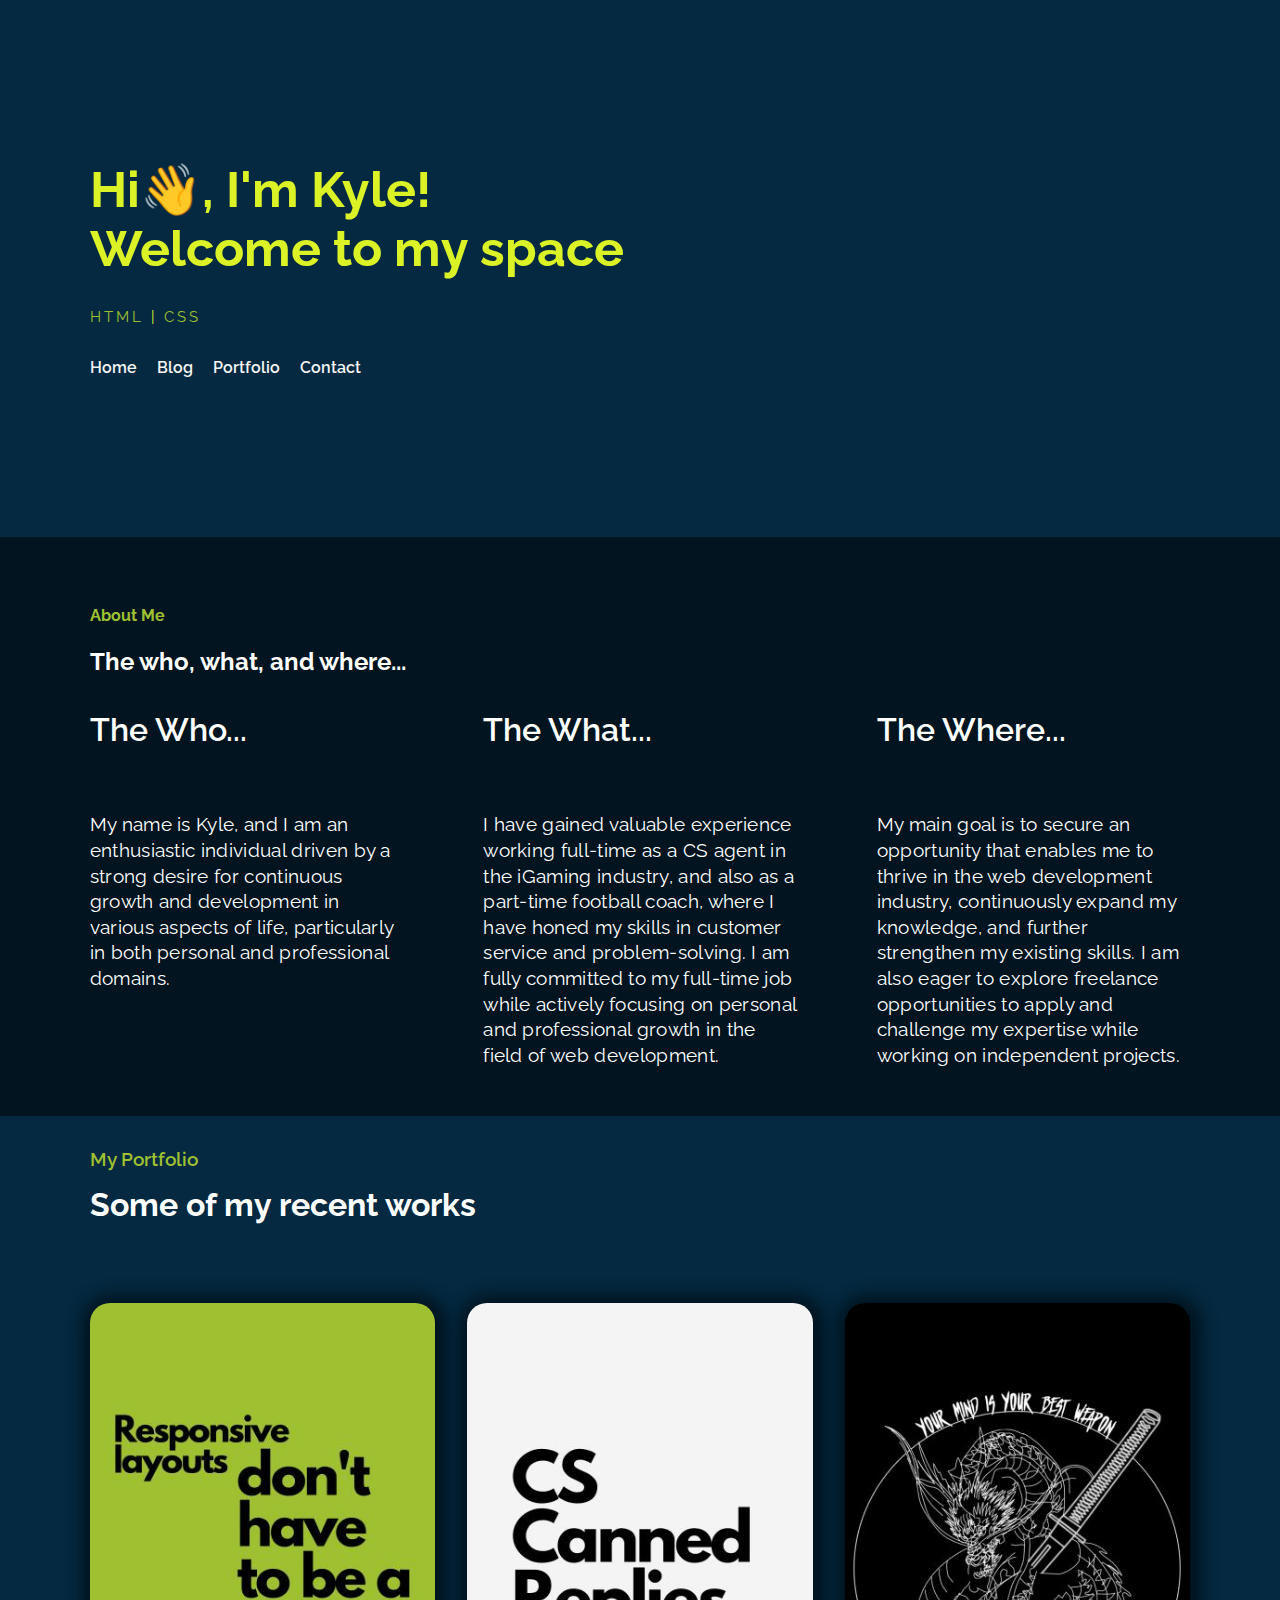
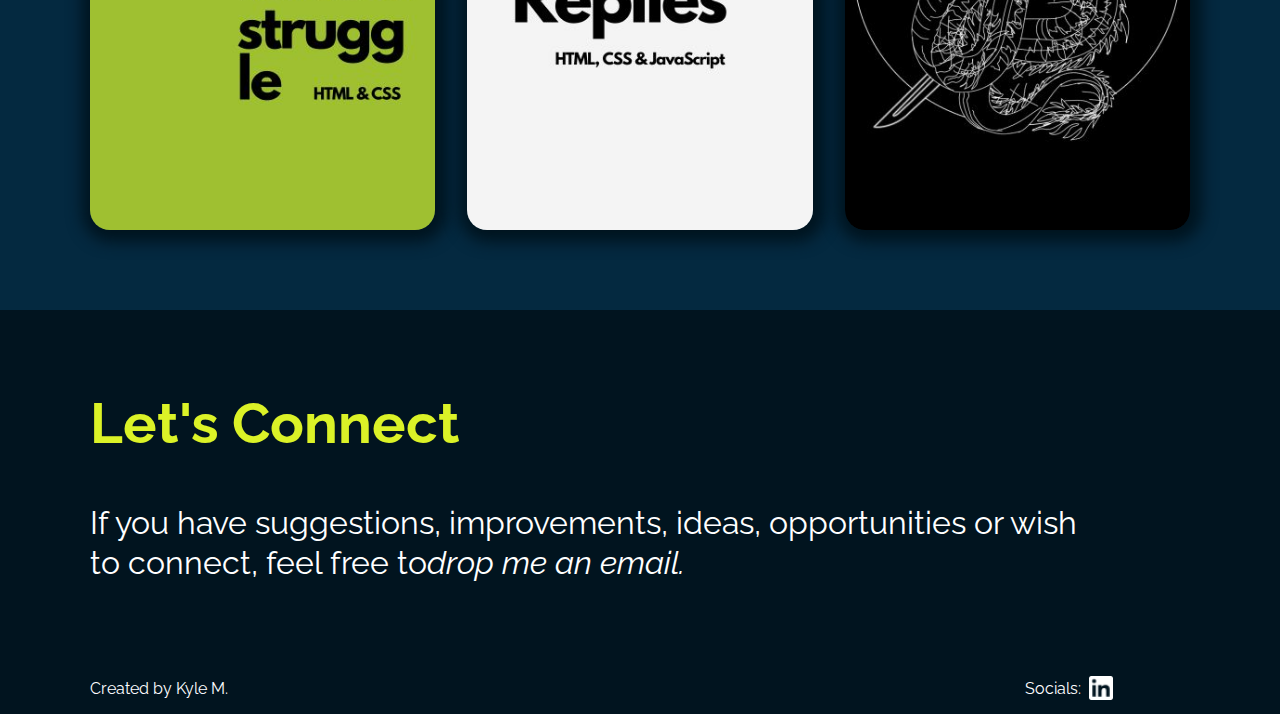
==== commit 741706f0: "Finished adjusting the new footer" ====
--- a/index.html
+++ b/index.html
@@ -86,7 +86,7 @@
         <div class="footer--container">
             <div id="contact">
                 <h2>Let's Connect</h2>
-                <p>If you have suggestions, improvements, ideas, opportunities or feel like a chat, feel free to fill <em><a href="mailto:kylemagri98@gmail.com" class="email-link">drop me an email.</a></em></p>
+                <p>If you have suggestions, improvements, ideas, opportunities or wish to connect, feel free to<em><a href="mailto:kylemagri98@gmail.com" class="email-link">drop me an email.</a></em></p>
             </div>
             <div id="signature">
                 <div class="footer--flex">
--- a/assets/css/footer.css
+++ b/assets/css/footer.css
@@ -3,8 +3,12 @@
 
 footer {
     background: #01141F;
-    padding: 5rem 2rem;
     color: white;
+  padding-top: 5rem;
+}
+
+.footer--container {
+  margin: 0 7%;
 }
 
 #contact p {
@@ -46,8 +50,10 @@
 }
 
 
-#contact a:hover {
-  
+.footer--flex {
+  display: flex;
+  justify-content: space-between;
+  margin-top: 5rem;
 }
 
 footer h2 {
@@ -59,7 +65,7 @@
 footer .socials {
     display: flex;
     align-items: center;
-    margin: 0;
+    margin: 0 7% 0 0;
 }
 
 footer img {
@@ -72,3 +78,15 @@
     background-color: #9FC131;
 }
 
+@media ( min-width: 1000px ) {
+  
+  footer h2 {
+    font-size: 3.5rem;
+  }
+  
+  #contact p{
+    font-size: 2rem;
+    max-width: 1000px;
+  }
+  
+}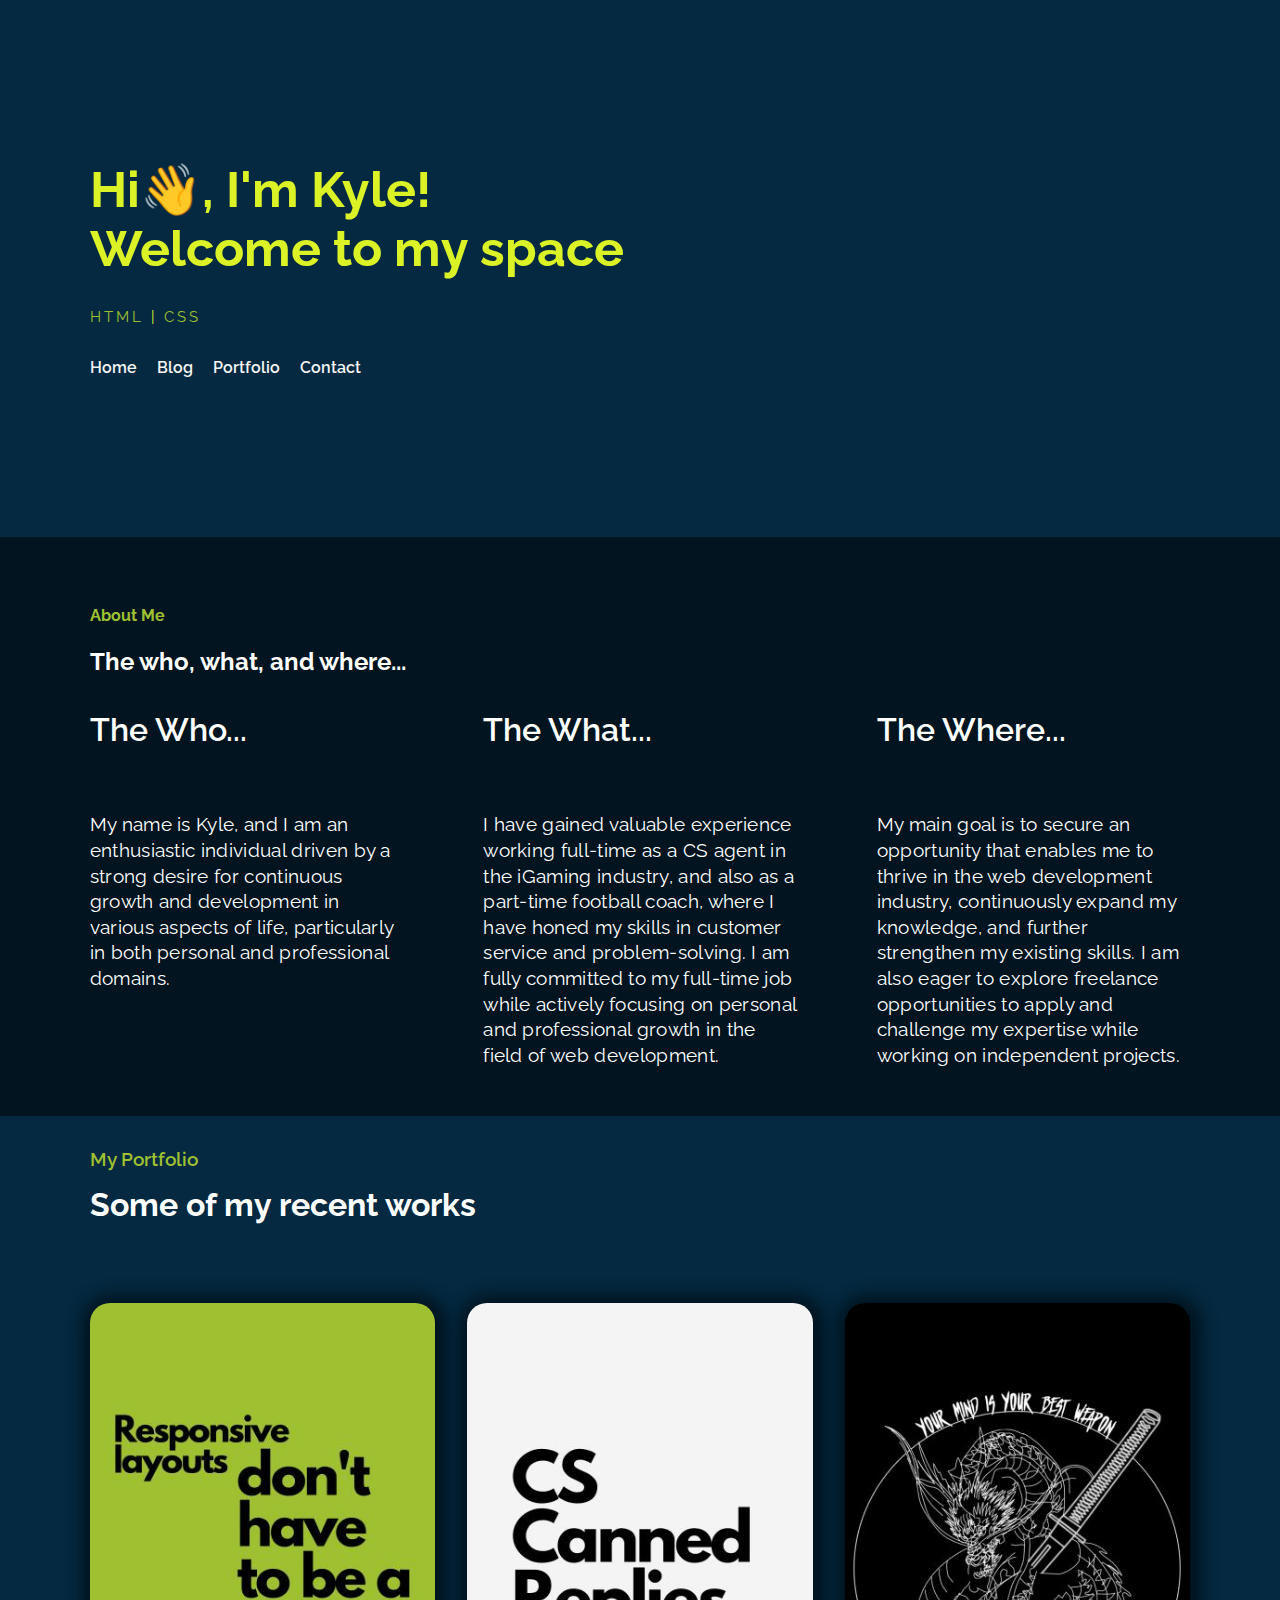
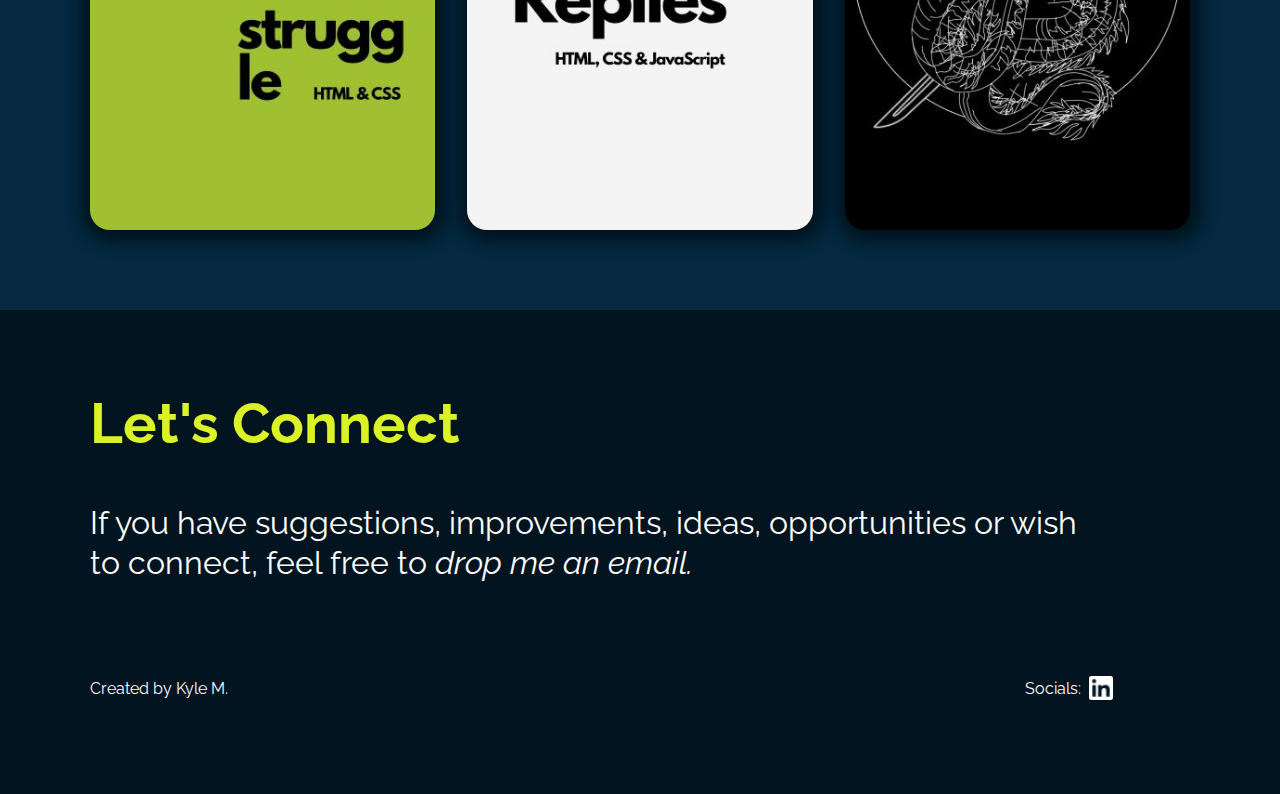
==== commit 546e43d9: "Minor space change" ====
--- a/index.html
+++ b/index.html
@@ -86,7 +86,7 @@
         <div class="footer--container">
             <div id="contact">
                 <h2>Let's Connect</h2>
-                <p>If you have suggestions, improvements, ideas, opportunities or wish to connect, feel free to<em><a href="mailto:kylemagri98@gmail.com" class="email-link">drop me an email.</a></em></p>
+                <p>If you have suggestions, improvements, ideas, opportunities or wish to connect, feel free to <em><a href="mailto:kylemagri98@gmail.com" class="email-link">drop me an email.</a></em></p>
             </div>
             <div id="signature">
                 <div class="footer--flex">
--- a/assets/css/footer.css
+++ b/assets/css/footer.css
@@ -2,9 +2,9 @@
 /* The below CSS is for the contact form and the signature, to keep consistency throughout the pages */
 
 footer {
-    background: #01141F;
-    color: white;
-  padding-top: 5rem;
+  background: #01141F;
+  color: white;
+  padding: 5rem 0;
 }
 
 .footer--container {
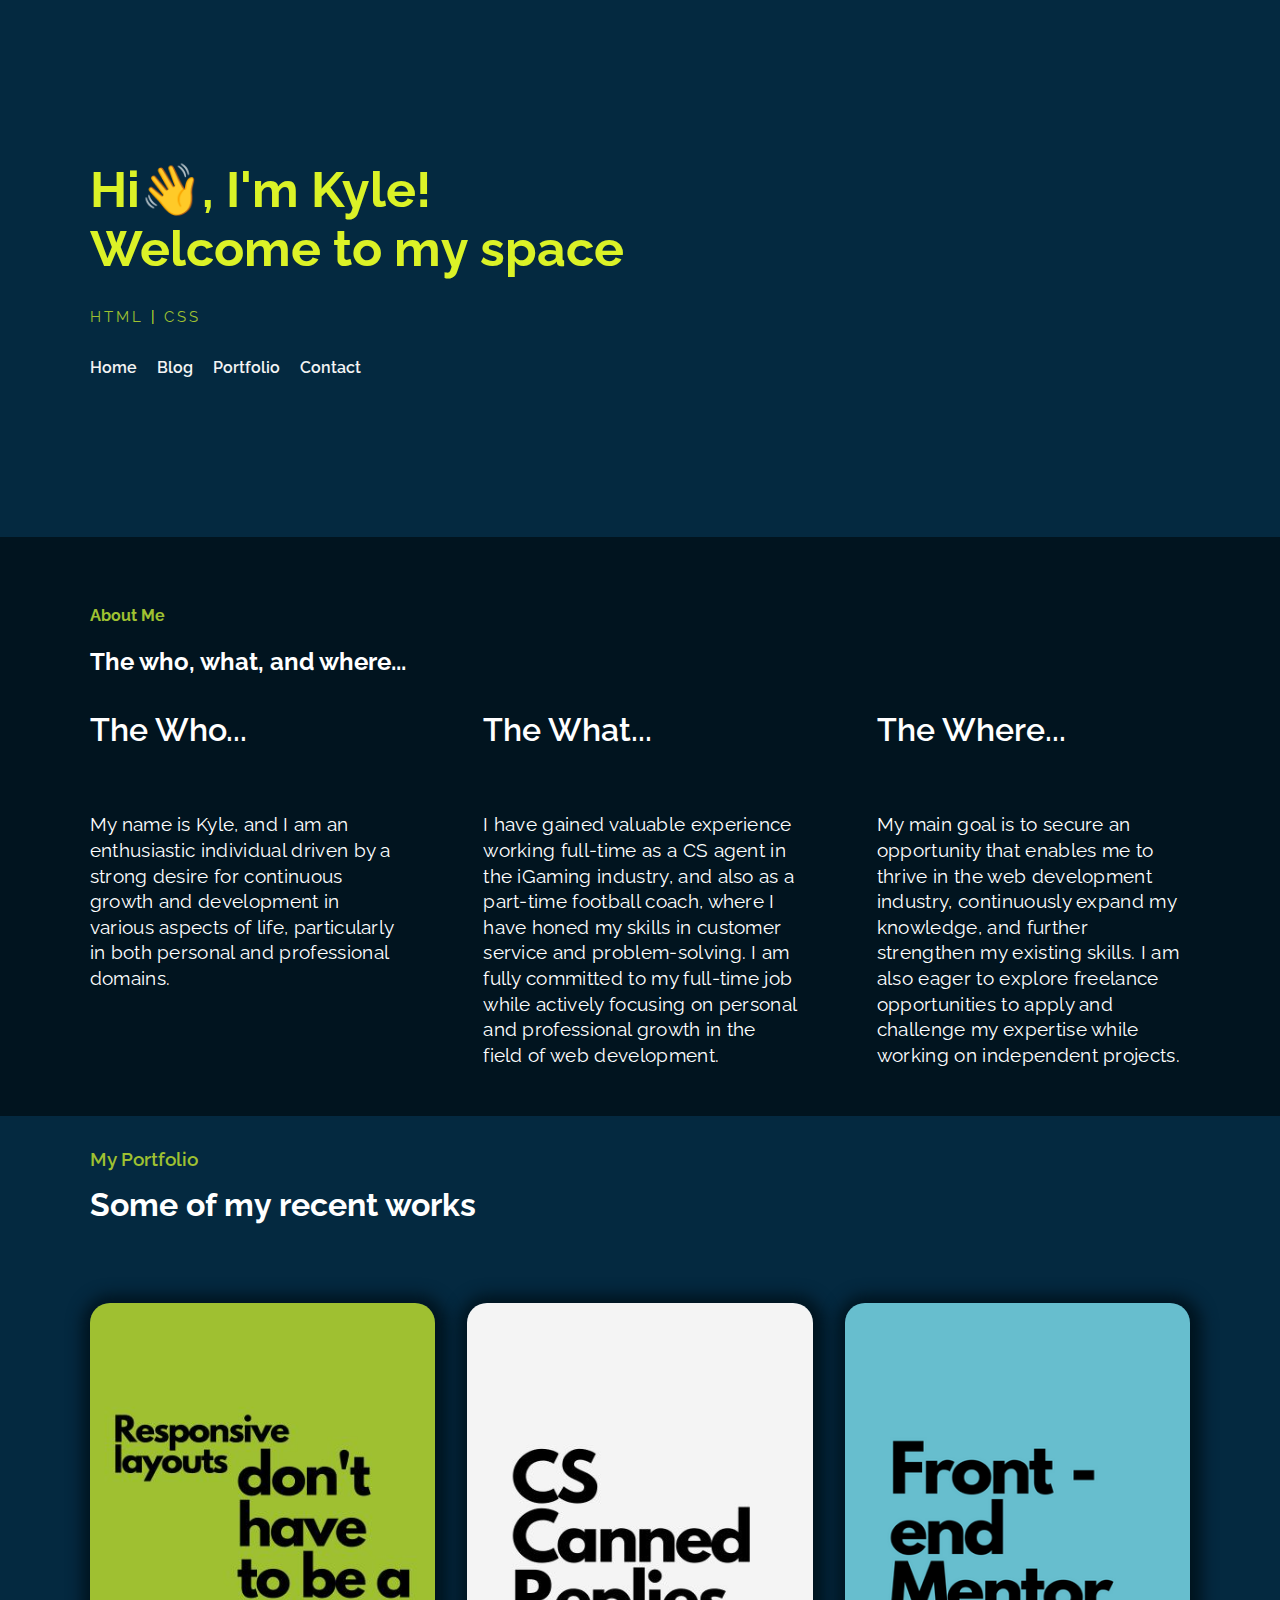
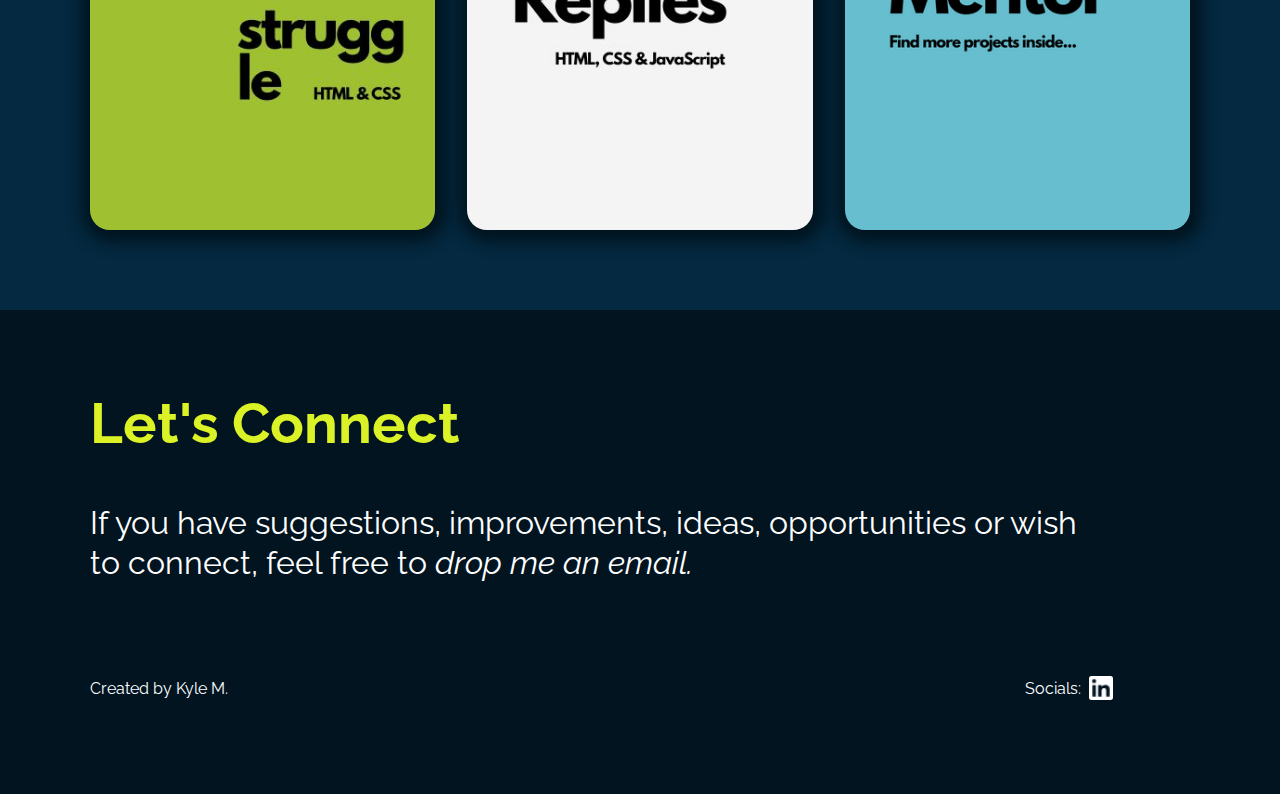
==== commit df4297b7: "New project" ====
--- a/index.html
+++ b/index.html
@@ -74,7 +74,7 @@
                 <div class="work-container flex-row">
                     <div class="work1"><a href="assets/html/crlproject.html"><img src="assets/img/crlthumbnail.jpg" alt="Project about responsive web design"></a></div>
                     <div class="work2"><a href="assets/html/CSrep.html"><img src="assets/img/csCannedBanner.jpg" alt="Project about Customer Service canned replies improvement"></a></div>
-                    <div class="work3"><a href="#"><img src="assets/img/dragon-katana.jpg" alt="Line-art dragon with a katana and text saying 'Your mind is your best weapon'"></a></div>
+                    <div class="work3"><a href="#"><img src="assets/img/FEMThumbnail.png" alt="Replicated projects of designs published by front-end mentor"></a></div>
                 </div>
             </div>
         </section>
